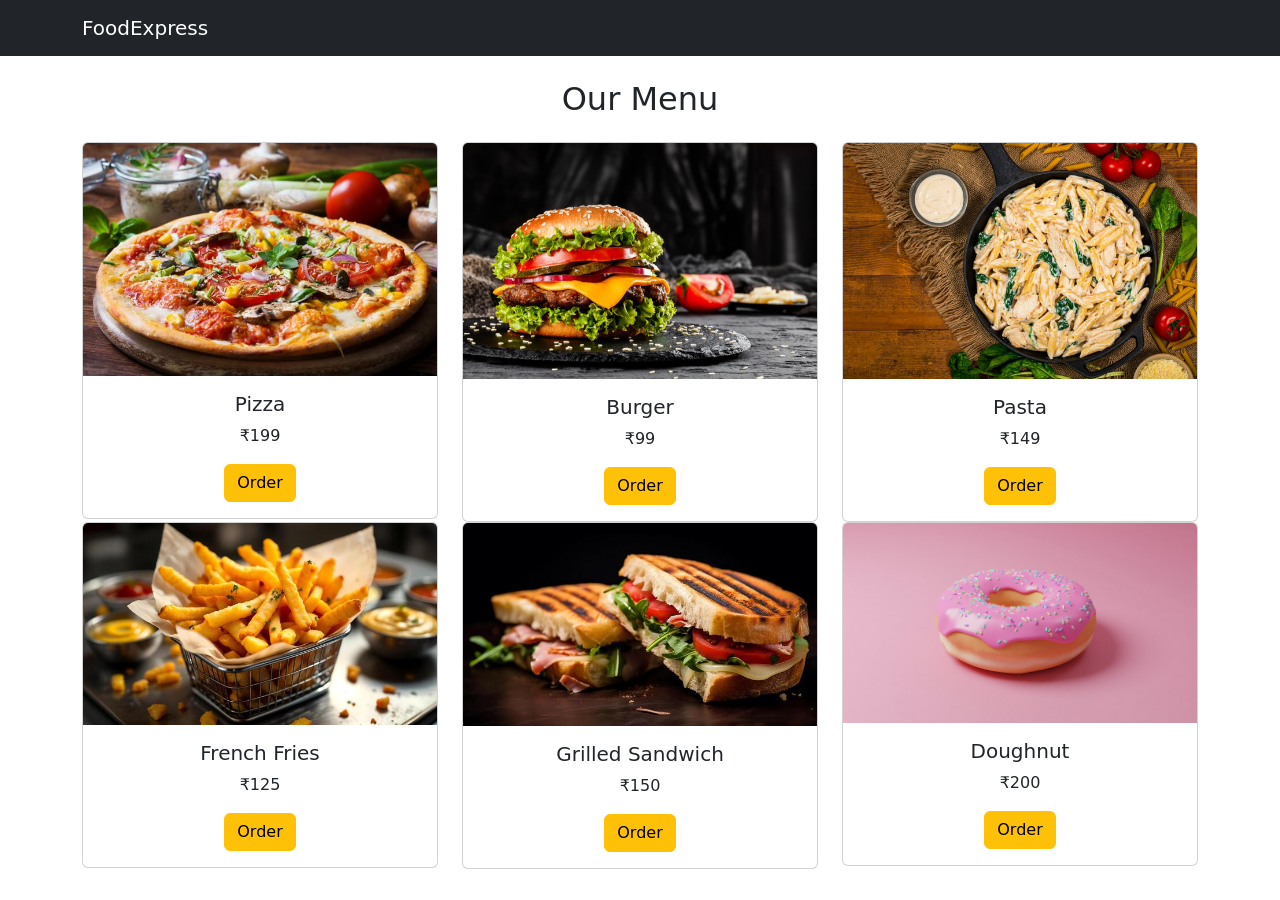
==== menu.html @ 7b62bd38 "Add files via upload" ====
<head>
    <title>Menu</title>
    <link href="https://cdn.jsdelivr.net/npm/bootstrap@5.3.3/dist/css/bootstrap.min.css" rel="stylesheet">
</head>
<body>

<nav class="navbar navbar-dark bg-dark">
    <div class="container">
        <a class="navbar-brand" href="index.html">FoodExpress</a>
    </div>
</nav>

<div class="container mt-4">
    <h2 class="text-center mb-4">Our Menu</h2>

    <div class="row">

        <div class="col-md-4">
            <div class="card">
                <img src="pizza.jpg" class="card-img-top">
                <div class="card-body text-center">
                    <h5>Pizza</h5>
                    <p>₹199</p>
                    <a href="order.html" class="btn btn-warning">Order</a>
                </div>
            </div>
        </div>

        <div class="col-md-4">
            <div class="card">
                <img src="burger.jpg" class="card-img-top">
                <div class="card-body text-center">
                    <h5>Burger</h5>
                    <p>₹99</p>
                    <a href="order.html" class="btn btn-warning">Order</a>
                </div>
            </div>
        </div>

        <div class="col-md-4">
            <div class="card">
                <img src="pasta1.jpg" class="card-img-top">
                <div class="card-body text-center">
                    <h5>Pasta</h5>
                    <p>₹149</p>
                    <a href="order.html" class="btn btn-warning">Order</a>
                </div>
            </div>
        </div>
        <div class="col-md-4">
            <div class="card">
                <img src="french.jpg" class="card-img-top">
                <div class="card-body text-center">
                    <h5>French Fries</h5>
                    <p>₹125</p>
                    <a href="order.html" class="btn btn-warning">Order</a>
                </div>
            </div>
        </div>
        <div class="col-md-4">
            <div class="card">
                <img src="sand.jpg" class="card-img-top">
                <div class="card-body text-center">
                    <h5>Grilled Sandwich</h5>
                    <p>₹150</p>
                    <a href="order.html" class="btn btn-warning">Order</a>
                </div>
            </div>
        </div>
        <div class="col-md-4">
            <div class="card">
                <img src="dough.avif" class="card-img-top">
                <div class="card-body text-center">
                    <h5>Doughnut</h5>
                    <p>₹200</p>
                    <a href="order.html" class="btn btn-warning">Order</a>
                </div>
            </div>
        </div>

    </div>
</div>

</body>
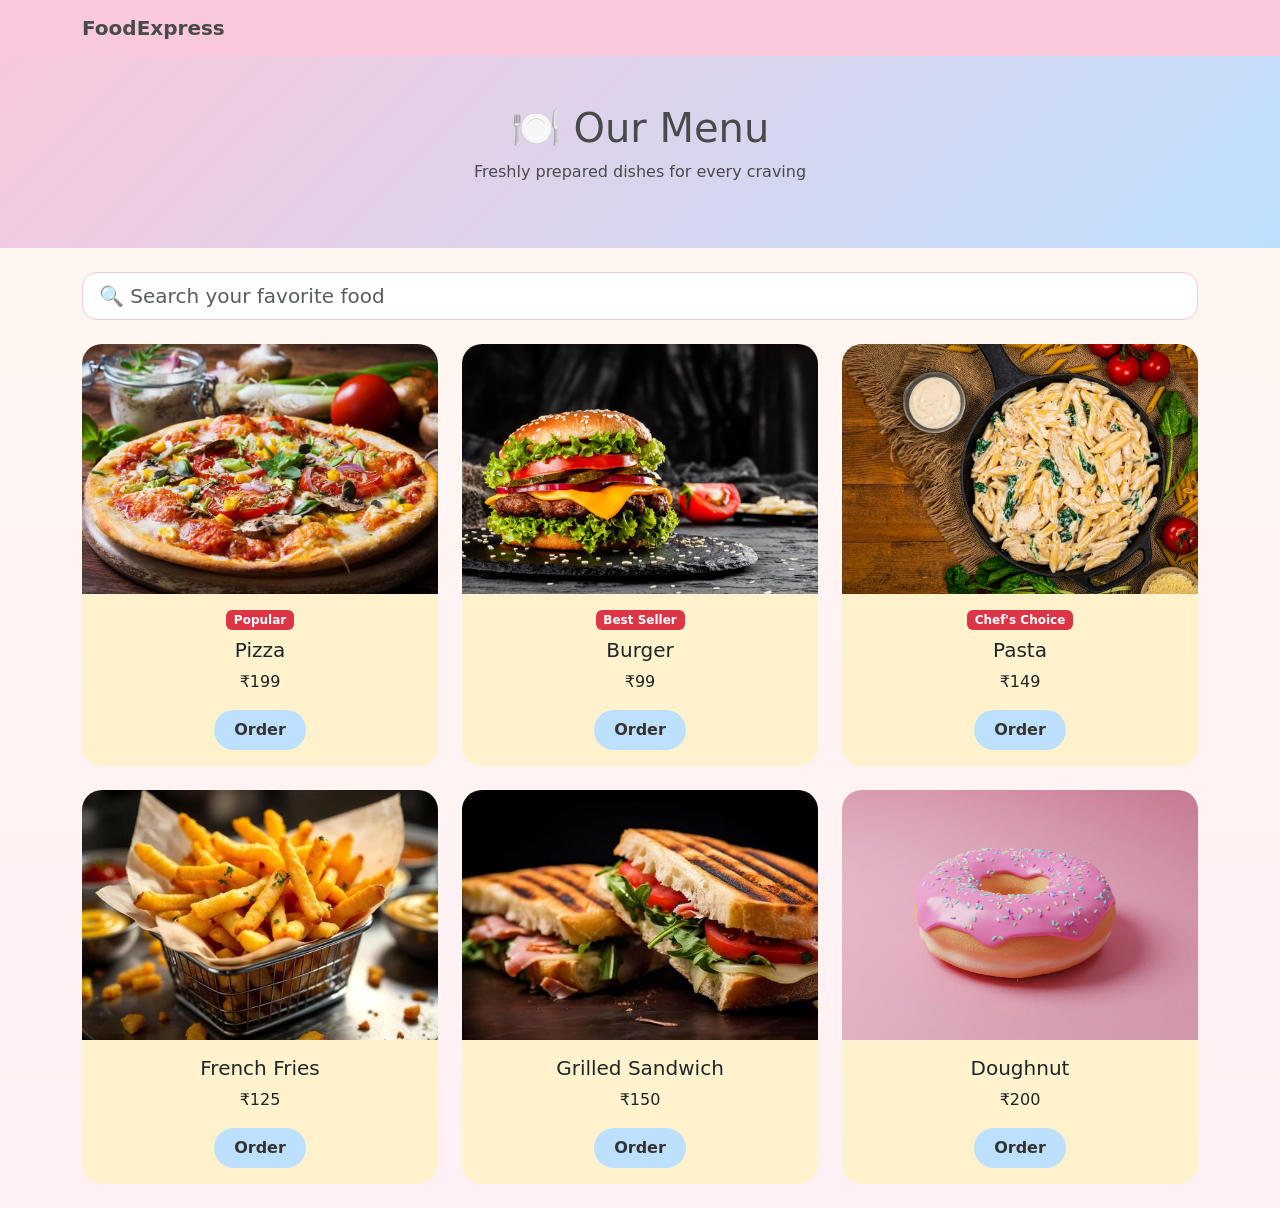
==== commit f3dcf5a7: "Add files via upload" ====
--- a/menu.html
+++ b/menu.html
@@ -2,79 +2,92 @@
 <head>
     <title>Menu</title>
     <link href="https://cdn.jsdelivr.net/npm/bootstrap@5.3.3/dist/css/bootstrap.min.css" rel="stylesheet">
+    <link rel="stylesheet" href="style.css">
 </head>
 <body>
 
-<nav class="navbar navbar-dark bg-dark">
+<nav class="navbar navbar-expand-lg custom-navbar">
     <div class="container">
         <a class="navbar-brand" href="index.html">FoodExpress</a>
     </div>
 </nav>
+<section class="menu-banner text-center py-5">
+    <h1>🍽️ Our Menu</h1>
+    <p>Freshly prepared dishes for every craving</p>
+</section>
+<div class="container my-4">
+    <input type="text"
+           class="form-control form-control-lg"
+           placeholder="🔍 Search your favorite food">
+</div>
 
 <div class="container mt-4">
-    <h2 class="text-center mb-4">Our Menu</h2>
+    
 
     <div class="row">
 
-        <div class="col-md-4">
-            <div class="card">
+        <div class="col-md-4 mb-4">
+            <div class="card menu-card">
                 <img src="pizza.jpg" class="card-img-top">
                 <div class="card-body text-center">
+                    <span class="badge bg-danger mb-2">Popular</span>
                     <h5>Pizza</h5>
-                    <p>₹199</p>
-                    <a href="order.html" class="btn btn-warning">Order</a>
+                    <p class="price">₹199</p>
+                    <a href="order.html" class="btn order-btn">Order</a>
                 </div>
             </div>
         </div>
 
-        <div class="col-md-4">
-            <div class="card">
+       <div class="col-md-4 mb-4">
+            <div class="card menu-card">
                 <img src="burger.jpg" class="card-img-top">
                 <div class="card-body text-center">
+                    <span class="badge bg-danger mb-2">Best Seller</span>
                     <h5>Burger</h5>
-                    <p>₹99</p>
-                    <a href="order.html" class="btn btn-warning">Order</a>
+                    <p class="price">₹99</p>
+                    <a href="order.html" class="btn order-btn">Order</a>
                 </div>
             </div>
         </div>
 
-        <div class="col-md-4">
-            <div class="card">
+        <div class="col-md-4 mb-4">
+            <div class="card menu-card">
                 <img src="pasta1.jpg" class="card-img-top">
                 <div class="card-body text-center">
-                    <h5>Pasta</h5>
+                    <span class="badge bg-danger mb-2">Chef's Choice</span>
+                    <h5 class="price">Pasta</h5>
                     <p>₹149</p>
-                    <a href="order.html" class="btn btn-warning">Order</a>
+                    <a href="order.html" class="btn order-btn">Order</a>
                 </div>
             </div>
         </div>
-        <div class="col-md-4">
-            <div class="card">
+     <div class="col-md-4 mb-4">
+            <div class="card menu-card">
                 <img src="french.jpg" class="card-img-top">
                 <div class="card-body text-center">
-                    <h5>French Fries</h5>
+                    <h5 class="price">French Fries</h5>
                     <p>₹125</p>
-                    <a href="order.html" class="btn btn-warning">Order</a>
+                    <a href="order.html" class="btn order-btn">Order</a>
                 </div>
             </div>
         </div>
-        <div class="col-md-4">
-            <div class="card">
+        <div class="col-md-4 mb-4">
+            <div class="card menu-card">
                 <img src="sand.jpg" class="card-img-top">
                 <div class="card-body text-center">
-                    <h5>Grilled Sandwich</h5>
+                    <h5 class="price">Grilled Sandwich</h5>
                     <p>₹150</p>
-                    <a href="order.html" class="btn btn-warning">Order</a>
+                    <a href="order.html" class="btn order-btn">Order</a>
                 </div>
             </div>
         </div>
-        <div class="col-md-4">
-            <div class="card">
+        <div class="col-md-4 mb-4">
+            <div class="card menu-card">
                 <img src="dough.avif" class="card-img-top">
                 <div class="card-body text-center">
-                    <h5>Doughnut</h5>
+                    <h5 class="price">Doughnut</h5>
                     <p>₹200</p>
-                    <a href="order.html" class="btn btn-warning">Order</a>
+                    <a href="order.html" class="btn order-btn">Order</a>
                 </div>
             </div>
         </div>
--- a/style.css
+++ b/style.css
@@ -0,0 +1,151 @@
+body{
+    background-color:#FFF8F0;
+    color:#4A4A4A;
+}
+.card img{
+    height: 250px;
+    object-fit: cover;
+}
+
+.card{
+    transition: 0.3s;
+}
+
+.card:hover{
+    transform: scale(1.05);
+}
+.carousel-item img{
+height: 450px;
+object-fit: cover;
+border-radius: 10px;
+}
+.custom-navbar{
+    background-color:#F8C8DC;
+}
+.carousel-caption{
+background: rgba(0,0,0,0.5);
+border-radius: 10px;
+padding: 10px;
+}
+
+.carousel{
+box-shadow: 0 4px 15px rgba(0,0,0,0.2);
+}
+.hero-section{
+    height:500px;
+    background:linear-gradient(
+        rgba(248,200,220,0.7),
+        rgba(189,224,254,0.7)
+    ),
+    url('food-banner.jpg');
+
+    background-size:cover;
+    background-position:center;
+}
+
+.carousel-item img{
+    height: 450px;
+    object-fit: cover;
+    border-radius: 10px;
+}
+
+.carousel-caption{
+    background:rgba(255,242,204,0.85);
+    color:#333;
+    border-radius:12px;
+    padding:10px;
+}
+
+.card{
+    transition: 0.3s;
+}
+
+.card:hover{
+    transform: translateY(-10px);
+}
+.card{
+    background:#FFF2CC;
+    border:none;
+    border-radius:15px;
+    transition:0.3s;
+}
+
+.card:hover{
+    transform:translateY(-8px);
+}
+.custom-footer{
+    background-color:#F8C8DC;
+    color:#333;
+}
+
+.order-btn{
+    background-color: #F8C8DC;
+    color: #4A4A4A;
+    border: none;
+    padding: 12px 30px;
+    border-radius: 30px;
+    font-weight: bold;
+}
+
+.order-btn:hover{
+    background-color: #F4B6CC;
+    transform: scale(1.05);
+}
+.custom-navbar{
+    background-color:#F8C8DC;
+}
+
+.custom-navbar .navbar-brand{
+    color:#4A4A4A;
+    font-weight:bold;
+}
+.menu-banner{
+    background:linear-gradient(135deg,#F8C8DC,#BDE0FE);
+    color:#4A4A4A;
+}
+.card-img-top{
+    height:220px;
+    object-fit:cover;
+}
+.order-btn{
+    background:#BDE0FE;
+    color:#333;
+    border:none;
+    border-radius:25px;
+    padding:8px 20px;
+}
+
+.order-btn:hover{
+    background:#A2D2FF;
+    transform:scale(1.05);
+}
+body{
+    background: linear-gradient(to bottom, #FFF8F0, #FFF0F5) !important;
+}
+.menu-card{
+    background-color: #FFF2CC;
+    border: none;
+    border-radius: 20px;
+    overflow: hidden;
+    transition: 0.3s;
+}
+.order-banner{
+    background: linear-gradient(135deg,#F8C8DC,#BDE0FE);
+    color:#4A4A4A;
+}
+.order-card{
+    background:#FFF2CC;
+    border:none;
+    border-radius:20px;
+}
+.form-control,
+.form-select{
+    border-radius:15px;
+    border:1px solid #F8C8DC;
+}
+
+.form-control:focus,
+.form-select:focus{
+    border-color:#BDE0FE;
+    box-shadow:0 0 10px rgba(189,224,254,0.5);
+}
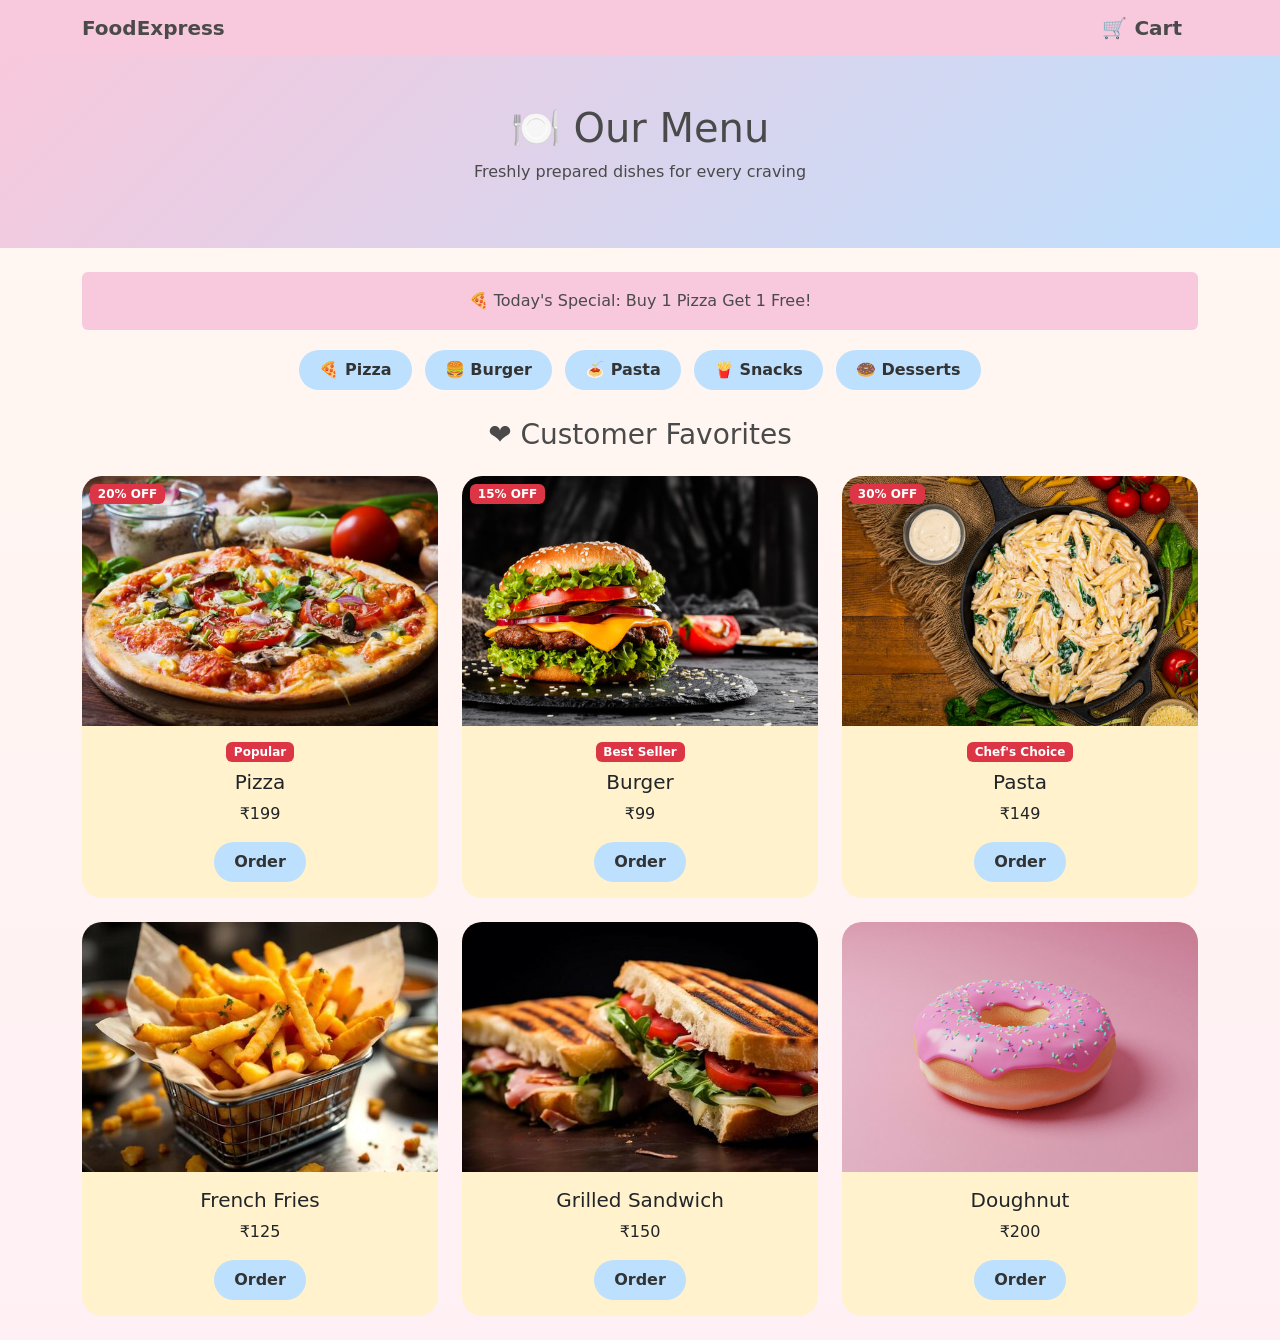
==== commit b970304f: "Add files via upload" ====
--- a/menu.html
+++ b/menu.html
@@ -8,17 +8,46 @@
 
 <nav class="navbar navbar-expand-lg custom-navbar">
     <div class="container">
-        <a class="navbar-brand" href="index.html">FoodExpress</a>
+        <div class="d-flex justify-content-between w-100">
+
+    <a class="navbar-brand" href="index.html">
+        FoodExpress
+    </a>
+
+    <span class="navbar-brand">
+        🛒 Cart
+    </span>
+
+</div>
     </div>
 </nav>
 <section class="menu-banner text-center py-5">
     <h1>🍽️ Our Menu</h1>
     <p>Freshly prepared dishes for every craving</p>
 </section>
-<div class="container my-4">
-    <input type="text"
-           class="form-control form-control-lg"
-           placeholder="🔍 Search your favorite food">
+<div class="container mt-4">
+    <div class="alert text-center"
+         style="background:#F8C8DC; color:#4A4A4A;">
+        🍕 Today's Special: Buy 1 Pizza Get 1 Free!
+    </div>
+</div>
+<div class="container text-center mb-4">
+
+    <button class="btn order-btn m-1">🍕 Pizza</button>
+
+    <button class="btn order-btn m-1">🍔 Burger</button>
+
+    <button class="btn order-btn m-1">🍝 Pasta</button>
+
+    <button class="btn order-btn m-1">🍟 Snacks</button>
+
+    <button class="btn order-btn m-1">🍩 Desserts</button>
+
+</div>
+<div class="container mb-4">
+    <h3 class="text-center">
+        ❤️ Customer Favorites
+    </h3>
 </div>
 
 <div class="container mt-4">
@@ -28,6 +57,10 @@
 
         <div class="col-md-4 mb-4">
             <div class="card menu-card">
+                 <span class="badge bg-danger position-absolute m-2">
+        20% OFF
+    </span>
+
                 <img src="pizza.jpg" class="card-img-top">
                 <div class="card-body text-center">
                     <span class="badge bg-danger mb-2">Popular</span>
@@ -40,6 +73,10 @@
 
        <div class="col-md-4 mb-4">
             <div class="card menu-card">
+                 <span class="badge bg-danger position-absolute m-2">
+        15% OFF
+    </span>
+
                 <img src="burger.jpg" class="card-img-top">
                 <div class="card-body text-center">
                     <span class="badge bg-danger mb-2">Best Seller</span>
@@ -52,6 +89,9 @@
 
         <div class="col-md-4 mb-4">
             <div class="card menu-card">
+                <span class="badge bg-danger position-absolute m-2">
+        30% OFF
+    </span>
                 <img src="pasta1.jpg" class="card-img-top">
                 <div class="card-body text-center">
                     <span class="badge bg-danger mb-2">Chef's Choice</span>
